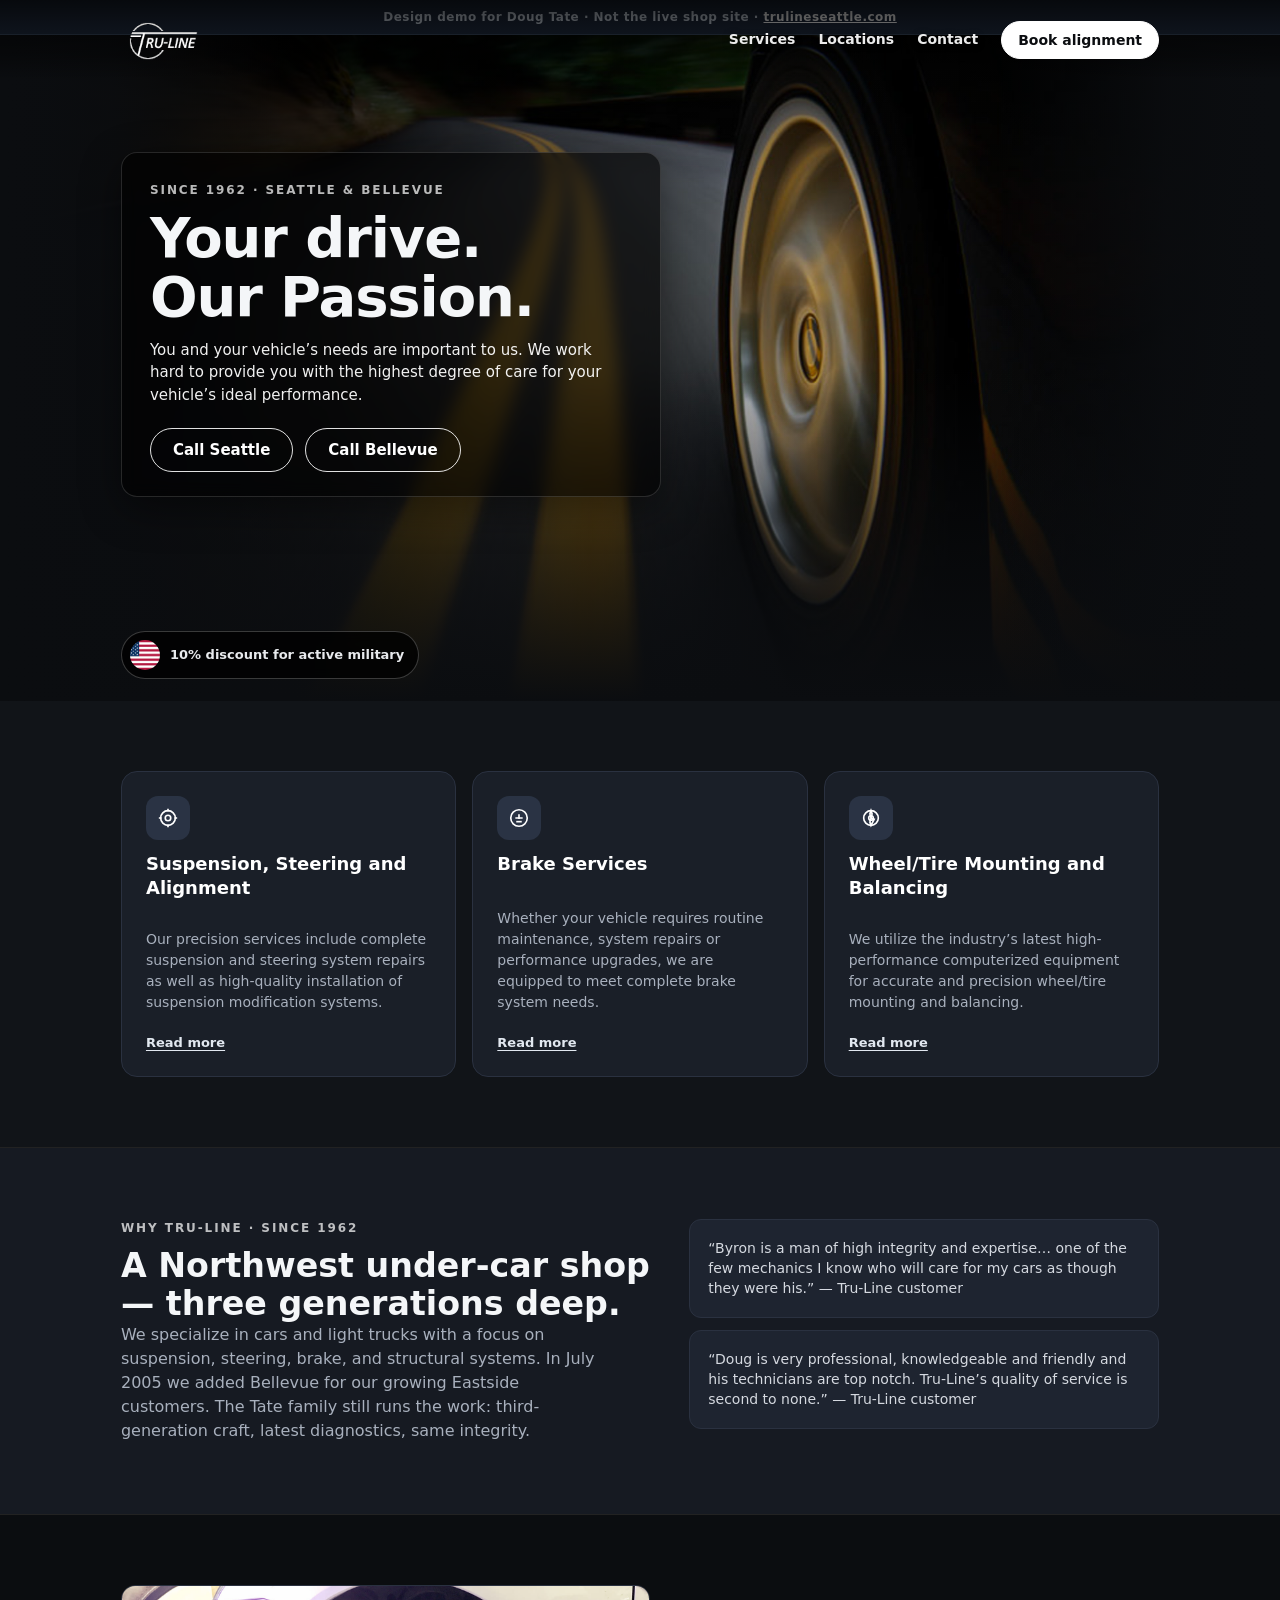
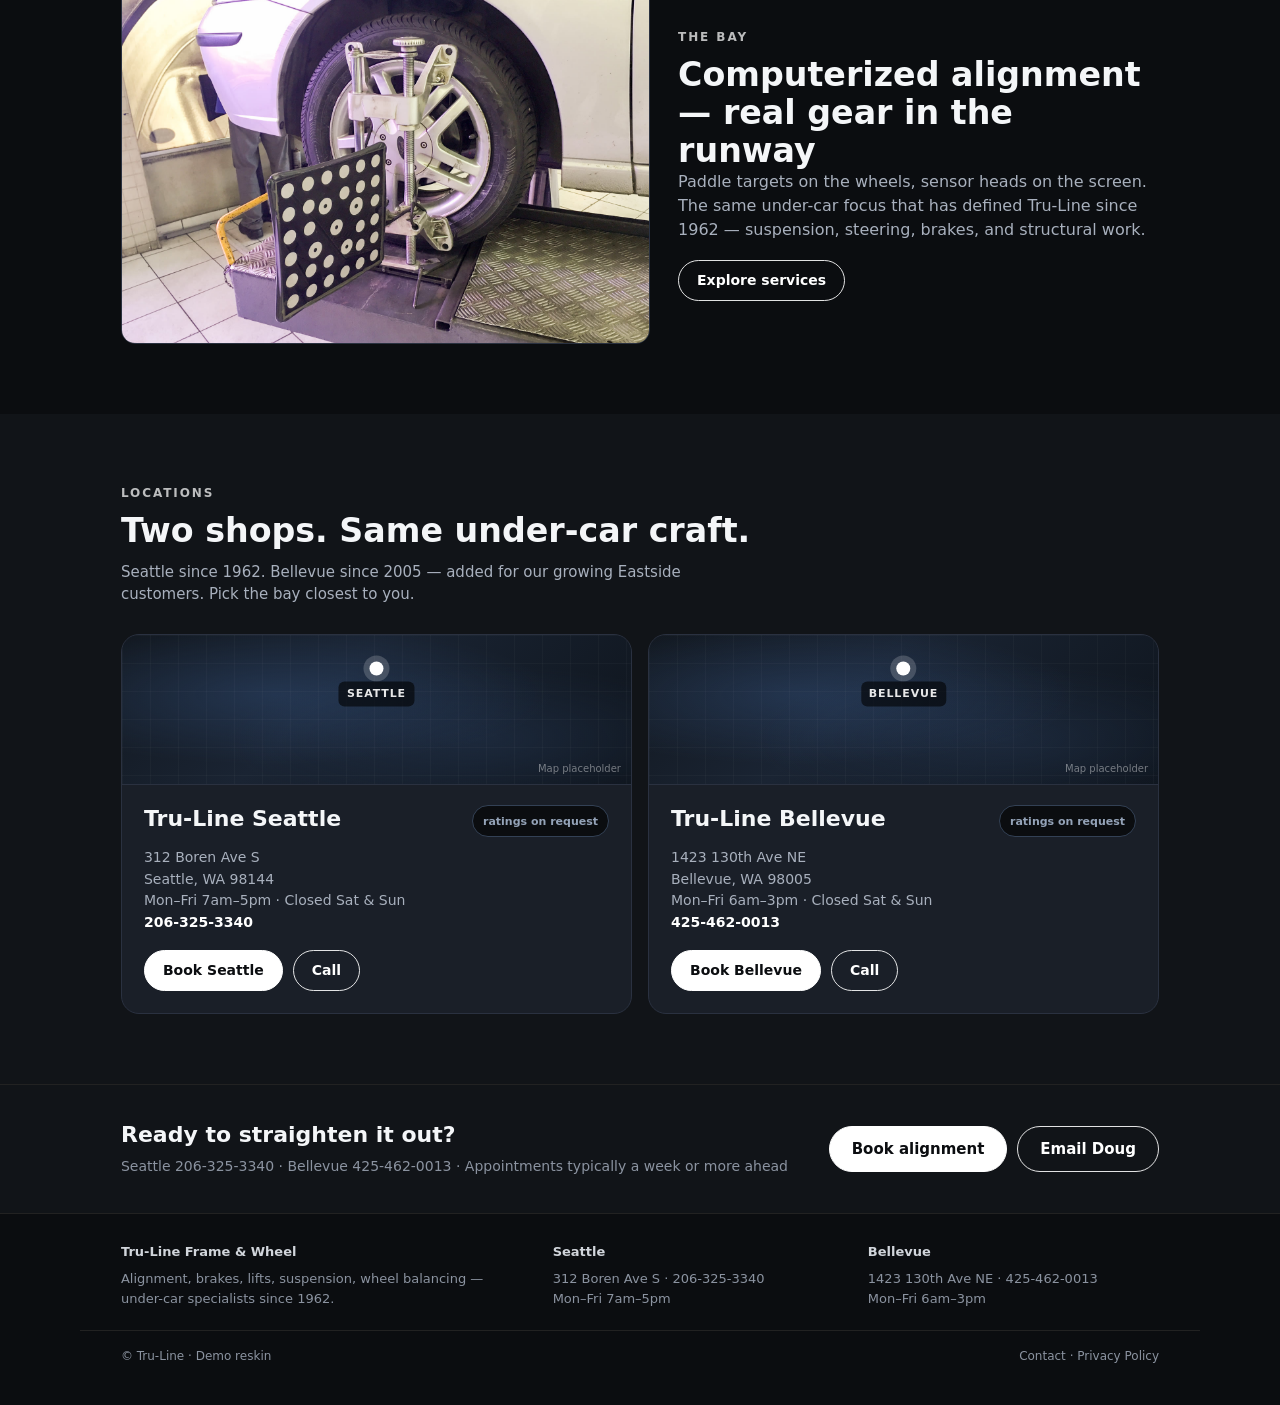
==== index.html @ 73394351 "Initial Tru-Line Seattle dark cinematic Pages demo Multi-page static demo (Home, Services, Locations" ====
<!DOCTYPE html>
<html lang="en">
<head>
<meta charset="utf-8"/>
<meta name="viewport" content="width=device-width, initial-scale=1"/>
<title>Tru-Line Frame &amp; Wheel — Seattle &amp; Bellevue Alignment</title>
<meta name="description" content="Since 1962. Precision alignment, suspension, brakes, and under-car craft in Seattle and Bellevue. Doug Tate · Tru-Line."/>
<link rel="stylesheet" href="css/site.css"/>
<link rel="icon" href="assets/truline-logo.png"/>
</head>
<body>
<div class="demo-banner">Design demo for Doug Tate · Not the live shop site · <a href="https://www.trulineseattle.com/">trulineseattle.com</a></div>

<header class="site-header">
  <div class="nav-inner">
    <a class="logo" href="index.html"><img src="assets/truline-logo.png" alt="Tru-Line Frame &amp; Wheel"/></a>
    <button class="nav-toggle" type="button" aria-expanded="false" aria-controls="nav-menu">Menu</button>
    <nav class="nav-links" id="nav-menu">
      <a href="services.html">Services</a>
      <a href="locations.html">Locations</a>
      <a href="contact.html">Contact</a>
      <a class="btn" href="contact.html#book">Book alignment</a>
    </nav>
  </div>
</header>

<section class="hero">
  <div class="hero-photo" aria-hidden="true"></div>
  <div class="hero-inner">
    <div class="hero-copy">
      <div class="eyebrow">Since 1962 · Seattle &amp; Bellevue</div>
      <h1>Your drive.<br>Our Passion.</h1>
      <p class="lead">You and your vehicle&rsquo;s needs are important to us. We work hard to provide you with the highest degree of care for your vehicle&rsquo;s ideal performance.</p>
      <div class="actions">
        <a class="btn-ghost" href="tel:2063253340">Call Seattle</a>
        <a class="btn-ghost" href="tel:4254620013">Call Bellevue</a>
      </div>
    </div>
  </div>
  <div class="military-badge">
    <img src="assets/military.jpg" alt=""/>
    <span>10% discount for active military</span>
  </div>
</section>

<section class="section section-muted">
  <div class="wrap">
    <div class="grid-3">
      <article class="card">
        <div class="icon" aria-hidden="true"><svg viewBox="0 0 24 24" fill="none" stroke="#fff" stroke-width="1.8"><circle cx="12" cy="12" r="8"/><circle cx="12" cy="12" r="3"/><path d="M12 2v3M12 19v3M2 12h3M19 12h3"/></svg></div>
        <h3>Suspension, Steering and Alignment</h3>
        <p>Our precision services include complete suspension and steering system repairs as well as high-quality installation of suspension modification systems.</p>
        <a class="more" href="services.html#alignment">Read more</a>
      </article>
      <article class="card">
        <div class="icon" aria-hidden="true"><svg viewBox="0 0 24 24" fill="none" stroke="#fff" stroke-width="1.8"><circle cx="12" cy="12" r="9"/><path d="M8 12h8M12 8v5"/><path d="M9 16h6"/></svg></div>
        <h3>Brake Services</h3>
        <p>Whether your vehicle requires routine maintenance, system repairs or performance upgrades, we are equipped to meet complete brake system needs.</p>
        <a class="more" href="services.html#brakes">Read more</a>
      </article>
      <article class="card">
        <div class="icon" aria-hidden="true"><svg viewBox="0 0 24 24" fill="none" stroke="#fff" stroke-width="1.8"><circle cx="12" cy="12" r="8"/><circle cx="12" cy="12" r="2.5"/><path d="M12 4l1.2 3.5L12 12 10.8 7.5zM12 12l3.5 1.2L12 20l-1.2-3.5z"/></svg></div>
        <h3>Wheel/Tire Mounting and Balancing</h3>
        <p>We utilize the industry&rsquo;s latest high-performance computerized equipment for accurate and precision wheel/tire mounting and balancing.</p>
        <a class="more" href="services.html#wheels">Read more</a>
      </article>
    </div>
  </div>
</section>

<section class="section section-deep why">
  <div class="wrap grid-2">
    <div>
      <div class="eyebrow">Why Tru-Line · Since 1962</div>
      <h2>A Northwest under-car shop — three generations deep.</h2>
      <p class="body">We specialize in cars and light trucks with a focus on suspension, steering, brake, and structural systems. In July 2005 we added Bellevue for our growing Eastside customers. The Tate family still runs the work: third-generation craft, latest diagnostics, same integrity.</p>
    </div>
    <div class="quotes">
      <blockquote class="quote">&ldquo;Byron is a man of high integrity and expertise… one of the few mechanics I know who will care for my cars as though they were his.&rdquo; — Tru-Line customer</blockquote>
      <blockquote class="quote">&ldquo;Doug is very professional, knowledgeable and friendly and his technicians are top notch. Tru-Line&rsquo;s quality of service is second to none.&rdquo; — Tru-Line customer</blockquote>
    </div>
  </div>
</section>

<section class="section">
  <div class="wrap bay-grid">
    <img src="assets/bay-paddle.jpg" alt="Alignment target paddle clamped on a wheel in the Tru-Line bay"/>
    <div>
      <div class="eyebrow">The bay</div>
      <h2>Computerized alignment — real gear in the runway</h2>
      <p>Paddle targets on the wheels, sensor heads on the screen. The same under-car focus that has defined Tru-Line since 1962 — suspension, steering, brakes, and structural work.</p>
      <div class="actions" style="margin-top:18px">
        <a class="btn-ghost btn-sm" href="services.html">Explore services</a>
      </div>
    </div>
  </div>
</section>

<section class="section section-muted">
  <div class="wrap">
    <div class="section-head">
      <div class="eyebrow">Locations</div>
      <h2>Two shops. Same under-car craft.</h2>
      <p>Seattle since 1962. Bellevue since 2005 — added for our growing Eastside customers. Pick the bay closest to you.</p>
    </div>
    <div class="loc-grid">
      <article class="loc-card">
        <div class="loc-map" aria-hidden="true">
          <div class="loc-map-pin"><div class="dot"></div><div class="label">Seattle</div></div>
          <div class="loc-map-note">Map placeholder</div>
        </div>
        <div class="loc-body">
          <div class="loc-top">
            <h3>Tru-Line Seattle</h3>
            <div class="stars"><span class="ph">ratings on request</span></div>
          </div>
          <div class="loc-meta">
            312 Boren Ave S<br>Seattle, WA 98144<br>
            Mon–Fri 7am–5pm · Closed Sat &amp; Sun<br>
            <strong>206-325-3340</strong>
          </div>
          <div class="loc-actions">
            <a class="btn btn-sm" href="contact.html#book">Book Seattle</a>
            <a class="btn-ghost btn-sm" href="tel:2063253340">Call</a>
          </div>
        </div>
      </article>
      <article class="loc-card">
        <div class="loc-map" aria-hidden="true">
          <div class="loc-map-pin"><div class="dot"></div><div class="label">Bellevue</div></div>
          <div class="loc-map-note">Map placeholder</div>
        </div>
        <div class="loc-body">
          <div class="loc-top">
            <h3>Tru-Line Bellevue</h3>
            <div class="stars"><span class="ph">ratings on request</span></div>
          </div>
          <div class="loc-meta">
            1423 130th Ave NE<br>Bellevue, WA 98005<br>
            Mon–Fri 6am–3pm · Closed Sat &amp; Sun<br>
            <strong>425-462-0013</strong>
          </div>
          <div class="loc-actions">
            <a class="btn btn-sm" href="contact.html#book">Book Bellevue</a>
            <a class="btn-ghost btn-sm" href="tel:4254620013">Call</a>
          </div>
        </div>
      </article>
    </div>
  </div>
</section>

<section class="cta-bar">
  <div class="inner">
    <div>
      <h3>Ready to straighten it out?</h3>
      <div class="sub">Seattle 206-325-3340 · Bellevue 425-462-0013 · Appointments typically a week or more ahead</div>
    </div>
    <div class="cta-actions">
      <a class="btn" href="contact.html#book">Book alignment</a>
      <a class="btn-ghost" href="mailto:dtate@trulineseattle.com">Email Doug</a>
    </div>
  </div>
</section>

<footer class="site-footer">
  <div class="inner">
    <div>
      <strong>Tru-Line Frame &amp; Wheel</strong>
      Alignment, brakes, lifts, suspension, wheel balancing — under-car specialists since 1962.
    </div>
    <div>
      <strong>Seattle</strong>
      312 Boren Ave S · 206-325-3340<br>Mon–Fri 7am–5pm
    </div>
    <div>
      <strong>Bellevue</strong>
      1423 130th Ave NE · 425-462-0013<br>Mon–Fri 6am–3pm
    </div>
  </div>
  <div class="footer-bottom">
    <div>© Tru-Line · Demo reskin</div>
    <div><a href="contact.html">Contact</a> · <a href="https://www.trulineseattle.com/privacy.html">Privacy Policy</a></div>
  </div>
</footer>
<script>
document.querySelector('.nav-toggle')?.addEventListener('click', function(){
  const m = document.getElementById('nav-menu');
  const open = m.classList.toggle('open');
  this.setAttribute('aria-expanded', open ? 'true' : 'false');
});
</script>
</body>
</html>
---- css/site.css ----
/* Tru-Line Pages demo — dark cinematic Option A (locked)
   Fixes: frost plates, no yellow CTAs, ghost buttons fully styled,
   one primary Book above fold (nav), gutters/measure, soft photo edges. */

*, *::before, *::after { box-sizing: border-box; margin: 0; padding: 0; }

:root {
  --content-max: 1120px;
  --gutter: clamp(20px, 3.2vw, 48px);
  --page-bg: #0b0d10;
  --surface: #111418;
  --surface-2: #161a22;
  --card: #1a1f28;
  --border: #2a3140;
  --text: #f4f6f8;
  --muted: #a8b0bd;
  --muted-2: #8b93a0;
  --white: #ffffff;
  --ink: #0b0d10;
  --focus: #93c5fd;
  --radius: 16px;
  --radius-pill: 999px;
  --shadow-plate: 0 12px 40px rgba(0,0,0,.45);
}

html { scroll-behavior: smooth; }
body {
  font-family: system-ui, -apple-system, "Segoe UI", Roboto, Helvetica, Arial, sans-serif;
  background: var(--page-bg);
  color: var(--text);
  line-height: 1.5;
  -webkit-font-smoothing: antialiased;
  min-height: 100vh;
}
img { max-width: 100%; display: block; }
a { color: inherit; text-decoration: none; }
a:focus-visible, button:focus-visible, input:focus-visible, textarea:focus-visible, select:focus-visible {
  outline: 2px solid var(--focus);
  outline-offset: 3px;
}

.wrap {
  width: 100%;
  max-width: var(--content-max);
  margin-inline: auto;
  padding-inline: var(--gutter);
}
.eyebrow {
  text-transform: uppercase;
  letter-spacing: .16em;
  font-size: 12px;
  font-weight: 700;
  color: rgba(255,255,255,.72);
  margin-bottom: 10px;
}
h1 { font-size: clamp(34px, 4.4vw, 56px); line-height: 1.05; font-weight: 800; letter-spacing: -.02em; }
h2 { font-size: clamp(26px, 2.6vw, 34px); line-height: 1.15; font-weight: 800; }
h3 { font-size: 18px; font-weight: 700; line-height: 1.3; }

/* ——— Buttons ——— */
.btn {
  display: inline-flex; align-items: center; justify-content: center; gap: 8px;
  padding: 13px 22px;
  border-radius: var(--radius-pill);
  font-weight: 800;
  font-size: 15px;
  line-height: 1.2;
  background: var(--white);
  color: var(--ink);
  border: 1px solid var(--white);
  cursor: pointer;
  transition: transform .15s ease, background .15s ease, border-color .15s ease, color .15s ease;
}
.btn:hover { background: #e8eaed; }
.btn-ghost {
  display: inline-flex; align-items: center; justify-content: center; gap: 8px;
  padding: 12px 22px;
  border-radius: var(--radius-pill);
  font-weight: 700;
  font-size: 15px;
  line-height: 1.2;
  background: transparent;
  color: var(--white);
  border: 1.5px solid rgba(255,255,255,.88);
  cursor: pointer;
  transition: background .15s ease, border-color .15s ease;
}
.btn-ghost:hover { background: rgba(255,255,255,.08); border-color: #fff; }
.btn-sm { padding: 11px 18px; font-size: 14px; }
.btn-block { width: 100%; }

/* ——— Nav ——— */
.site-header {
  position: absolute; top: 0; left: 0; right: 0; z-index: 40;
  background: linear-gradient(180deg, rgba(0,0,0,.78) 0%, rgba(0,0,0,.35) 70%, transparent 100%);
}
.site-header.is-solid {
  position: sticky; top: 0;
  background: rgba(11,13,16,.92);
  backdrop-filter: blur(10px);
  -webkit-backdrop-filter: blur(10px);
  border-bottom: 1px solid var(--border);
}
.nav-inner {
  max-width: var(--content-max);
  margin-inline: auto;
  padding: 16px var(--gutter);
  display: flex; justify-content: space-between; align-items: center; gap: 16px;
}
.logo { display: flex; align-items: center; flex-shrink: 0; }
.logo img { height: 48px; width: auto; }
.nav-links {
  display: flex; align-items: center; gap: clamp(12px, 1.8vw, 26px);
  font-size: 14px; font-weight: 600;
}
.nav-links a:not(.btn) {
  color: #fff;
  text-shadow: 0 1px 8px rgba(0,0,0,.65);
  opacity: .92;
}
.nav-links a:not(.btn):hover,
.nav-links a:not(.btn)[aria-current="page"] { opacity: 1; text-decoration: underline; text-underline-offset: 4px; }
.nav-links .btn { text-shadow: none; padding: 10px 16px; font-size: 14px; }
.nav-toggle {
  display: none;
  background: rgba(0,0,0,.55);
  border: 1px solid rgba(255,255,255,.35);
  color: #fff;
  border-radius: 10px;
  padding: 10px 12px;
  font-weight: 700;
  font-size: 13px;
  cursor: pointer;
}

/* ——— Page hero (inner pages) ——— */
.page-hero {
  position: relative;
  padding: clamp(110px, 14vh, 140px) 0 clamp(40px, 5vw, 56px);
  background:
    linear-gradient(180deg, rgba(0,0,0,.72) 0%, rgba(11,13,16,.88) 55%, var(--page-bg) 100%),
    url('../assets/bay-sensor.jpg') 50% 40% / cover no-repeat;
  border-bottom: 1px solid var(--border);
}
.page-hero .wrap { max-width: var(--content-max); }
.page-hero h1 { margin-bottom: 12px; }
.page-hero .lead {
  max-width: 560px;
  color: rgba(255,255,255,.9);
  font-size: clamp(15px, 1.15vw, 18px);
}
.page-hero .plate {
  max-width: 640px;
  background: rgba(0,0,0,.58);
  backdrop-filter: blur(8px);
  -webkit-backdrop-filter: blur(8px);
  border: 1px solid rgba(255,255,255,.12);
  border-radius: var(--radius);
  padding: 26px 28px 24px;
  box-shadow: var(--shadow-plate);
}

/* ——— Home hero ——— */
.hero {
  position: relative;
  min-height: clamp(560px, 74vh, 820px);
  background: var(--page-bg);
  overflow: hidden;
}
.hero-photo {
  position: absolute; inset: 0;
  background:
    linear-gradient(180deg, transparent 50%, rgba(11,13,16,.65) 78%, #0b0d10 100%),
    linear-gradient(90deg, rgba(0,0,0,.9) 0%, rgba(0,0,0,.75) 26%, rgba(0,0,0,.38) 48%, rgba(0,0,0,.18) 68%, rgba(0,0,0,.5) 100%),
    linear-gradient(180deg, rgba(0,0,0,.55) 0%, transparent 150px),
    url('../assets/hero-drive.jpg') 28% 45% / cover no-repeat;
  -webkit-mask-image: linear-gradient(90deg, transparent 0%, #000 7%, #000 93%, transparent 100%);
  mask-image: linear-gradient(90deg, transparent 0%, #000 7%, #000 93%, transparent 100%);
}
.hero::before, .hero::after {
  content: ""; position: absolute; top: 0; bottom: 0; z-index: 1; pointer-events: none;
}
.hero::before {
  left: 0; width: min(22vw, 340px);
  background: linear-gradient(90deg, #0b0d10 0%, rgba(11,13,16,.85) 40%, transparent 100%);
}
.hero::after {
  right: 0; width: min(22vw, 340px);
  background: linear-gradient(270deg, #0b0d10 0%, rgba(11,13,16,.85) 40%, transparent 100%);
}
.hero-inner {
  position: relative; z-index: 2;
  max-width: var(--content-max);
  margin-inline: auto;
  padding: clamp(100px, 13vh, 132px) var(--gutter) clamp(56px, 7vh, 88px);
}
.hero-copy {
  max-width: 540px;
  background: rgba(0,0,0,.62);
  backdrop-filter: blur(8px);
  -webkit-backdrop-filter: blur(8px);
  border: 1px solid rgba(255,255,255,.14);
  border-radius: var(--radius);
  padding: 28px 28px 24px;
  box-shadow: var(--shadow-plate);
}
.hero-copy .lead {
  color: rgba(255,255,255,.94);
  font-size: clamp(15px, 1.15vw, 18px);
  margin: 12px 0 22px;
  max-width: 480px;
}
.actions { display: flex; gap: 12px; flex-wrap: wrap; }
.military-badge {
  position: absolute; z-index: 3;
  left: max(var(--gutter), calc((100% - var(--content-max)) / 2 + var(--gutter)));
  bottom: 22px;
  display: inline-flex; align-items: center; gap: 10px;
  background: rgba(0,0,0,.78);
  backdrop-filter: blur(6px);
  -webkit-backdrop-filter: blur(6px);
  border: 1px solid rgba(255,255,255,.22);
  border-radius: var(--radius-pill);
  padding: 8px 14px 8px 8px;
  font-size: 13px; font-weight: 700; color: #e8eaed;
}
.military-badge img {
  height: 30px; width: 30px; border-radius: 999px; object-fit: cover; flex-shrink: 0;
}

/* ——— Sections ——— */
.section { padding: clamp(40px, 5.5vw, 72px) 0; }
.section-muted { background: var(--surface); }
.section-deep { background: var(--surface-2); border-top: 1px solid #222; border-bottom: 1px solid #222; }
.section-head { max-width: 640px; margin-bottom: 28px; }
.section-head p { color: var(--muted); margin-top: 10px; font-size: 15px; }

.grid-3 {
  display: grid;
  grid-template-columns: repeat(3, 1fr);
  gap: 16px;
}
.grid-2 {
  display: grid;
  grid-template-columns: 1.15fr 1fr;
  gap: 28px;
  align-items: start;
}
.card {
  background: var(--card);
  border: 1px solid var(--border);
  border-radius: var(--radius);
  padding: 24px;
  display: flex; flex-direction: column; gap: 12px;
  min-height: 200px;
}
.card .icon {
  width: 44px; height: 44px; border-radius: 12px; background: #2a3344;
  display: flex; align-items: center; justify-content: center; flex-shrink: 0;
}
.card .icon svg { width: 22px; height: 22px; }
.card h3 { color: #fff; min-height: 2.4em; }
.card p { color: var(--muted); font-size: 14px; margin-top: auto; }
.card .more {
  margin-top: 8px;
  font-size: 13px; font-weight: 700; color: #e2e8f0;
  text-decoration: underline; text-underline-offset: 3px;
}

.quote {
  background: #1e2430;
  border: 1px solid var(--border);
  border-radius: 12px;
  padding: 18px;
  color: #d5d9e0;
  font-size: 14px;
  line-height: 1.45;
}
.quotes { display: grid; gap: 12px; }
.why .body { color: var(--muted); max-width: 480px; }

.bay-grid {
  display: grid;
  grid-template-columns: 1.1fr 1fr;
  gap: 28px;
  align-items: center;
}
.bay-grid img {
  width: 100%;
  height: clamp(220px, 28vw, 360px);
  object-fit: cover;
  border-radius: 14px;
  border: 1px solid var(--border);
}
.bay-grid p { color: var(--muted); }

/* Locations */
.loc-grid {
  display: grid;
  grid-template-columns: 1fr 1fr;
  gap: 16px;
}
.loc-card {
  background: var(--card);
  border: 1px solid var(--border);
  border-radius: 18px;
  overflow: hidden;
  display: flex; flex-direction: column;
}
.loc-map {
  height: 150px; position: relative;
  background:
    radial-gradient(ellipse at 30% 40%, rgba(56,90,140,.35), transparent 55%),
    radial-gradient(ellipse at 70% 70%, rgba(40,60,90,.4), transparent 50%),
    linear-gradient(135deg, #121820 0%, #1a2433 40%, #0e141c 100%);
  border-bottom: 1px solid var(--border);
}
.loc-map::before {
  content: ""; position: absolute; inset: 0;
  background-image:
    linear-gradient(rgba(255,255,255,.04) 1px, transparent 1px),
    linear-gradient(90deg, rgba(255,255,255,.04) 1px, transparent 1px);
  background-size: 28px 28px;
  opacity: .7;
}
.loc-map-pin {
  position: absolute; left: 50%; top: 48%; transform: translate(-50%, -100%);
  z-index: 1; text-align: center;
}
.loc-map-pin .dot {
  width: 14px; height: 14px; border-radius: 50%;
  background: #fff; box-shadow: 0 0 0 6px rgba(255,255,255,.18);
  margin: 0 auto 6px;
}
.loc-map-pin .label {
  font-size: 11px; font-weight: 700; letter-spacing: .08em; text-transform: uppercase;
  color: rgba(255,255,255,.9); background: rgba(0,0,0,.6);
  padding: 4px 8px; border-radius: 6px; white-space: nowrap;
}
.loc-map-note {
  position: absolute; right: 10px; bottom: 8px; z-index: 1;
  font-size: 10px; color: rgba(255,255,255,.42);
}
.loc-body { padding: 20px 22px 22px; display: flex; flex-direction: column; gap: 10px; flex: 1; }
.loc-top { display: flex; justify-content: space-between; align-items: flex-start; gap: 12px; }
.loc-card h3 { font-size: 22px; font-weight: 800; }
.stars {
  font-size: 12px; color: #e2e8f0; white-space: nowrap;
  background: var(--ink); border: 1px solid #334155; border-radius: var(--radius-pill);
  padding: 6px 10px; font-weight: 700;
}
.stars .ph { color: #94a3b8; font-weight: 600; font-size: 11px; }
.loc-meta { font-size: 14px; color: var(--muted); line-height: 1.55; }
.loc-meta strong { color: #fff; font-weight: 700; }
.loc-actions { display: flex; gap: 10px; flex-wrap: wrap; margin-top: 6px; }

/* Service detail blocks */
.svc-block {
  display: grid;
  grid-template-columns: 1fr 1.2fr;
  gap: 28px;
  align-items: center;
  padding: 28px 0;
  border-bottom: 1px solid var(--border);
}
.svc-block:last-child { border-bottom: 0; }
.svc-block.reverse { direction: rtl; }
.svc-block.reverse > * { direction: ltr; }
.svc-block img {
  width: 100%;
  height: clamp(200px, 26vw, 300px);
  object-fit: cover;
  border-radius: 14px;
  border: 1px solid var(--border);
}
.svc-block p { color: var(--muted); margin-top: 10px; }
.svc-block ul { margin-top: 14px; padding-left: 18px; color: var(--muted); font-size: 14px; }
.svc-block li { margin-bottom: 6px; }

/* Contact */
.contact-grid {
  display: grid;
  grid-template-columns: 1.1fr .9fr;
  gap: 24px;
  align-items: start;
}
.form-card, .info-card {
  background: var(--card);
  border: 1px solid var(--border);
  border-radius: 18px;
  padding: 26px;
}
.form-row { display: grid; gap: 8px; margin-bottom: 14px; }
.form-row label { font-size: 13px; font-weight: 700; color: #e2e8f0; }
.form-row input, .form-row select, .form-row textarea {
  width: 100%;
  background: #0f1319;
  border: 1px solid #334155;
  border-radius: 10px;
  color: #fff;
  padding: 12px 14px;
  font: inherit;
  font-size: 15px;
}
.form-row textarea { min-height: 120px; resize: vertical; }
.form-row input::placeholder, .form-row textarea::placeholder { color: #64748b; }
.form-note { font-size: 12px; color: var(--muted-2); margin-top: 12px; }
.info-card h3 { margin-bottom: 8px; }
.info-card p, .info-card li { color: var(--muted); font-size: 14px; }
.info-card ul { margin: 10px 0 0 18px; }
.info-card a { color: #fff; text-decoration: underline; text-underline-offset: 3px; }
.person {
  display: flex; gap: 14px; align-items: center;
  padding: 14px 0; border-bottom: 1px solid var(--border);
}
.person:last-child { border-bottom: 0; }
.person img {
  width: 56px; height: 56px; border-radius: 50%;
  object-fit: cover; border: 1px solid var(--border); background: #222;
}
.person .name { font-weight: 800; color: #fff; }
.person .role { font-size: 13px; color: var(--muted); }

/* CTA bar */
.cta-bar {
  background: var(--surface);
  padding: 36px 0;
  border-top: 1px solid #222;
}
.cta-bar .inner {
  max-width: var(--content-max);
  margin-inline: auto;
  padding-inline: var(--gutter);
  display: flex; justify-content: space-between; align-items: center; gap: 20px; flex-wrap: wrap;
}
.cta-bar h3 { font-size: 22px; margin-bottom: 6px; }
.cta-bar .sub { color: var(--muted-2); font-size: 14px; }
.cta-actions { display: flex; gap: 10px; flex-wrap: wrap; }

/* Footer */
.site-footer {
  padding: 28px 0 40px;
  border-top: 1px solid #222;
  font-size: 13px;
  color: var(--muted-2);
}
.site-footer .inner {
  max-width: var(--content-max);
  margin-inline: auto;
  padding-inline: var(--gutter);
  display: grid;
  grid-template-columns: 1.4fr 1fr 1fr;
  gap: 24px;
}
.site-footer strong { color: #d1d5db; display: block; margin-bottom: 8px; }
.site-footer a:hover { color: #fff; text-decoration: underline; }
.footer-bottom {
  max-width: var(--content-max);
  margin: 22px auto 0;
  padding: 16px var(--gutter) 0;
  border-top: 1px solid #222;
  display: flex; justify-content: space-between; gap: 12px; flex-wrap: wrap;
  font-size: 12px;
}
.demo-banner {
  background: #1e293b;
  color: #cbd5e1;
  text-align: center;
  font-size: 12px;
  font-weight: 600;
  letter-spacing: .04em;
  padding: 8px var(--gutter);
  border-bottom: 1px solid #334155;
}
.demo-banner a { color: #fff; text-decoration: underline; }

.gallery {
  display: grid;
  grid-template-columns: repeat(4, 1fr);
  gap: 10px;
}
.gallery img {
  width: 100%;
  height: 120px;
  object-fit: cover;
  border-radius: 10px;
  border: 1px solid var(--border);
}

@media (max-width: 900px) {
  .nav-toggle { display: inline-flex; }
  .nav-links {
    display: none;
    position: absolute; top: 100%; right: var(--gutter); left: var(--gutter);
    flex-direction: column; align-items: stretch;
    background: rgba(11,13,16,.96);
    border: 1px solid var(--border);
    border-radius: 14px;
    padding: 12px;
    gap: 4px;
  }
  .nav-links.open { display: flex; }
  .nav-links a:not(.btn) {
    padding: 12px 14px;
    text-shadow: none;
    border-radius: 8px;
  }
  .nav-links .btn { width: 100%; margin-top: 4px; }
  .grid-3, .grid-2, .bay-grid, .loc-grid, .contact-grid, .svc-block, .svc-block.reverse,
  .site-footer .inner, .gallery { grid-template-columns: 1fr; direction: ltr; }
  .hero-inner { padding-top: 108px; }
  .military-badge { left: max(16px, var(--gutter)); bottom: 16px; right: auto; max-width: calc(100% - 32px); }
  .gallery { grid-template-columns: 1fr 1fr; }
}
@media (max-width: 520px) {
  .actions, .cta-actions, .loc-actions { flex-direction: column; align-items: stretch; }
  .btn, .btn-ghost { text-align: center; }
  h1 { font-size: 32px; }
}
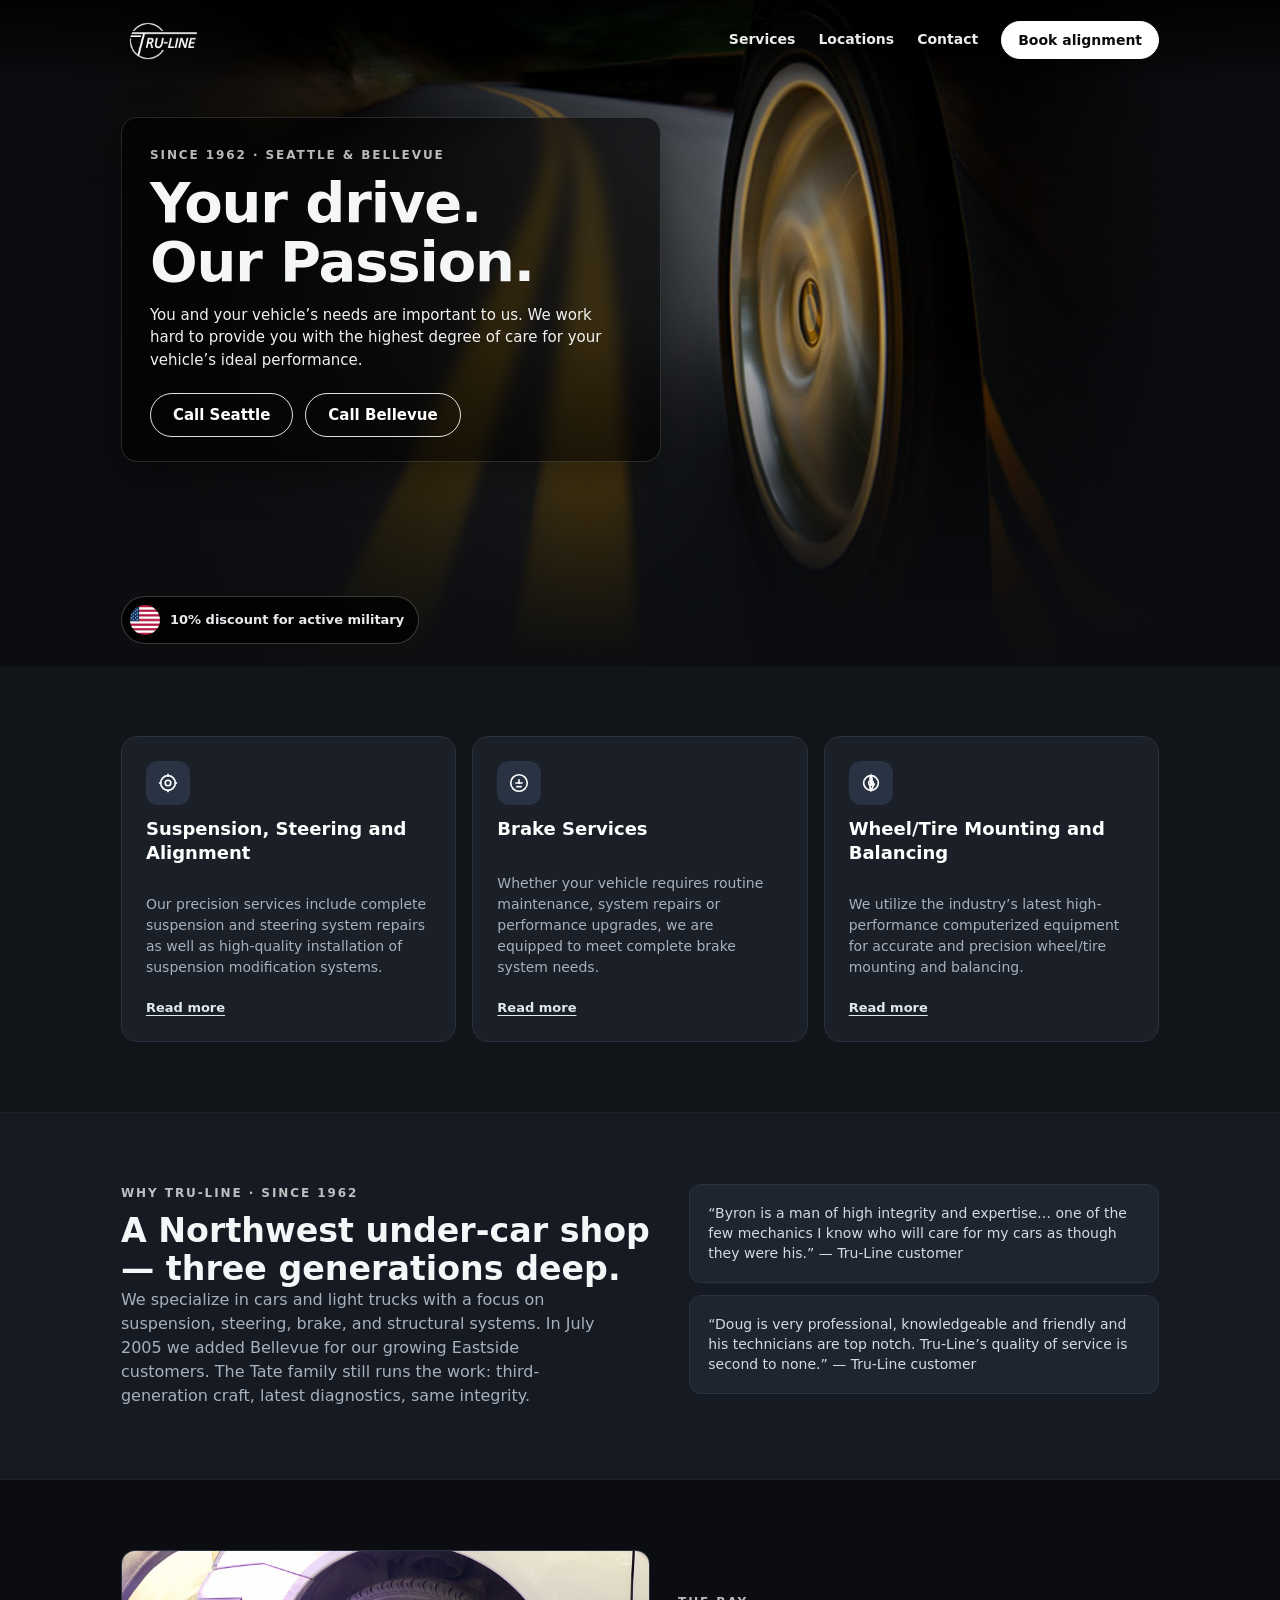
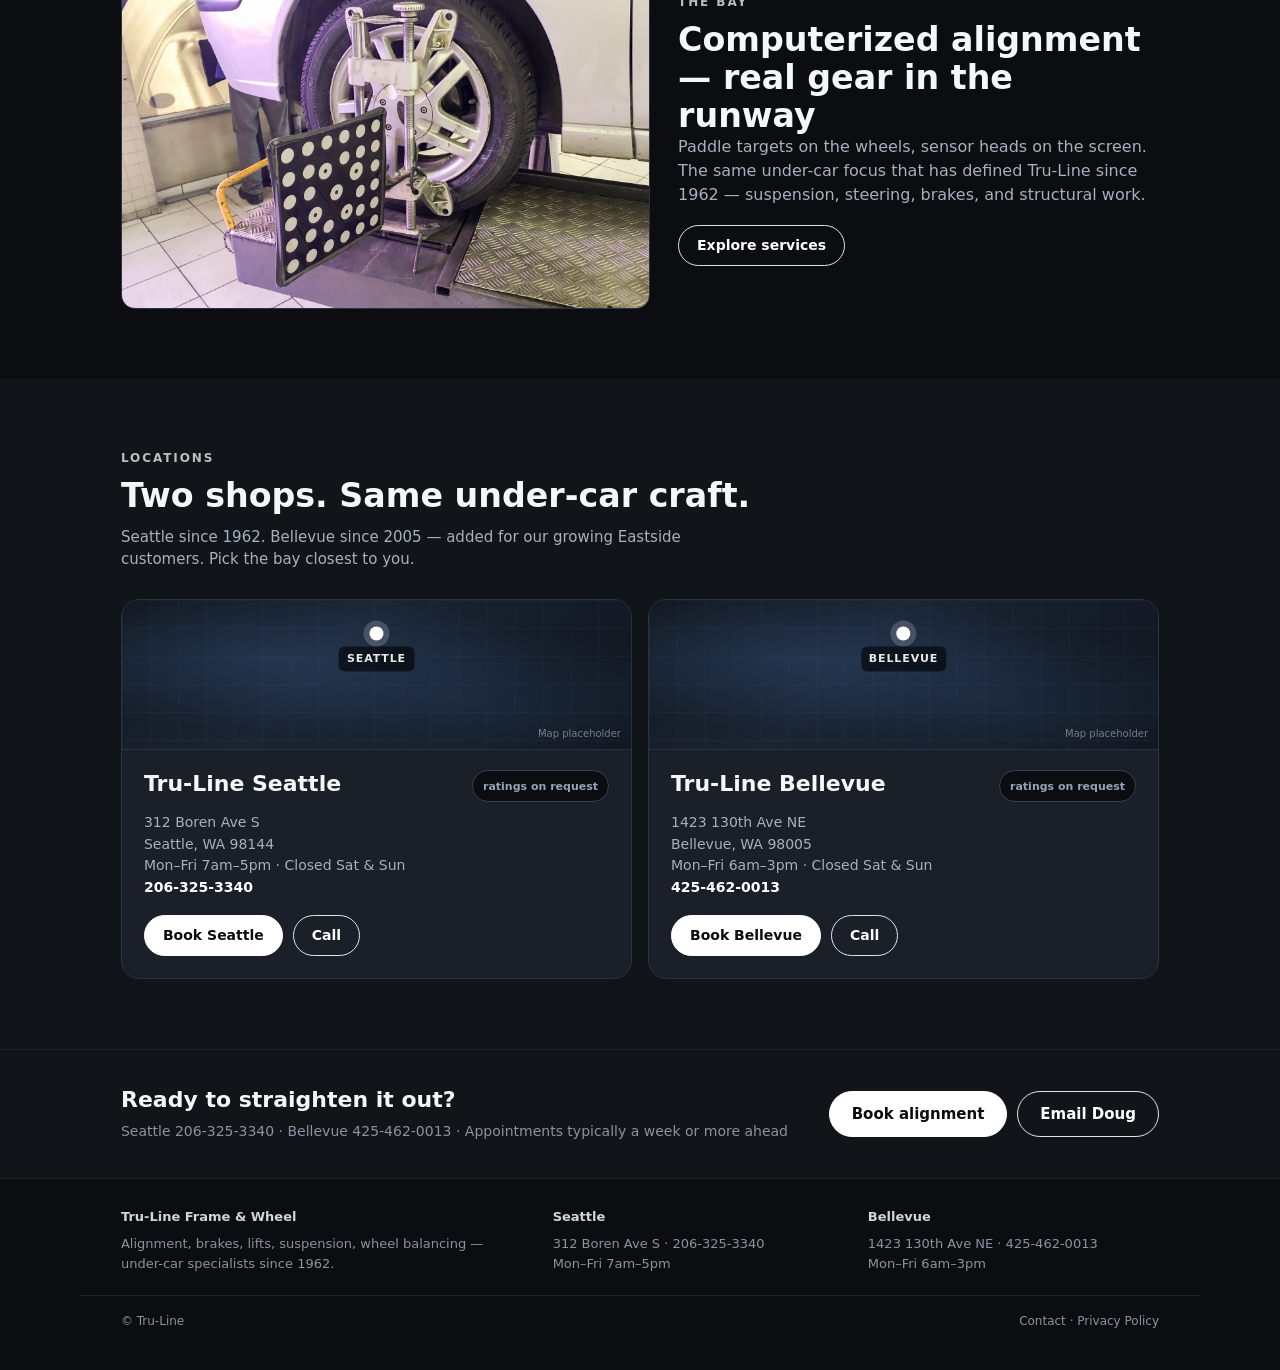
==== commit 1c6b6b5a: "Remove demo banner watermark for Doug-facing Pages" ====
--- a/index.html
+++ b/index.html
@@ -9,7 +9,6 @@
 <link rel="icon" href="assets/truline-logo.png"/>
 </head>
 <body>
-<div class="demo-banner">Design demo for Doug Tate · Not the live shop site · <a href="https://www.trulineseattle.com/">trulineseattle.com</a></div>
 
 <header class="site-header">
   <div class="nav-inner">
@@ -179,7 +178,7 @@
     </div>
   </div>
   <div class="footer-bottom">
-    <div>© Tru-Line · Demo reskin</div>
+    <div>© Tru-Line</div>
     <div><a href="contact.html">Contact</a> · <a href="https://www.trulineseattle.com/privacy.html">Privacy Policy</a></div>
   </div>
 </footer>
